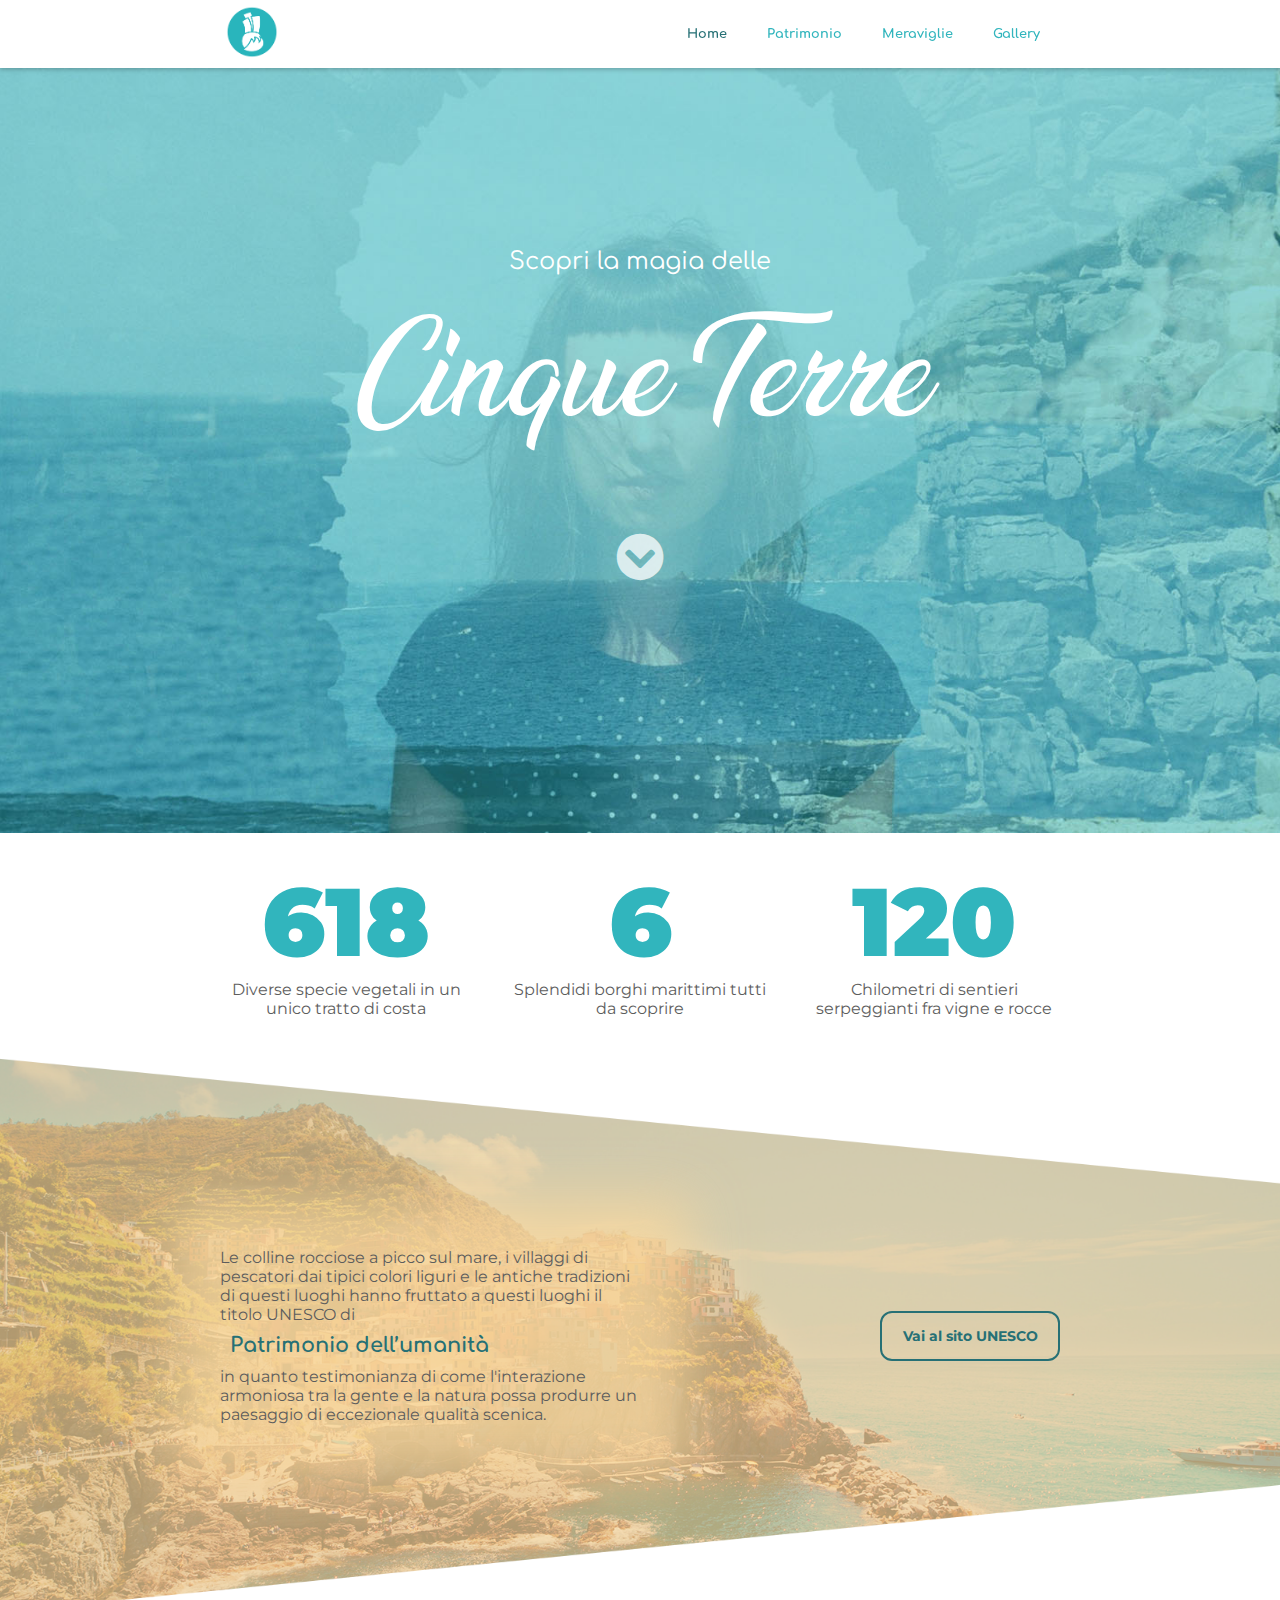
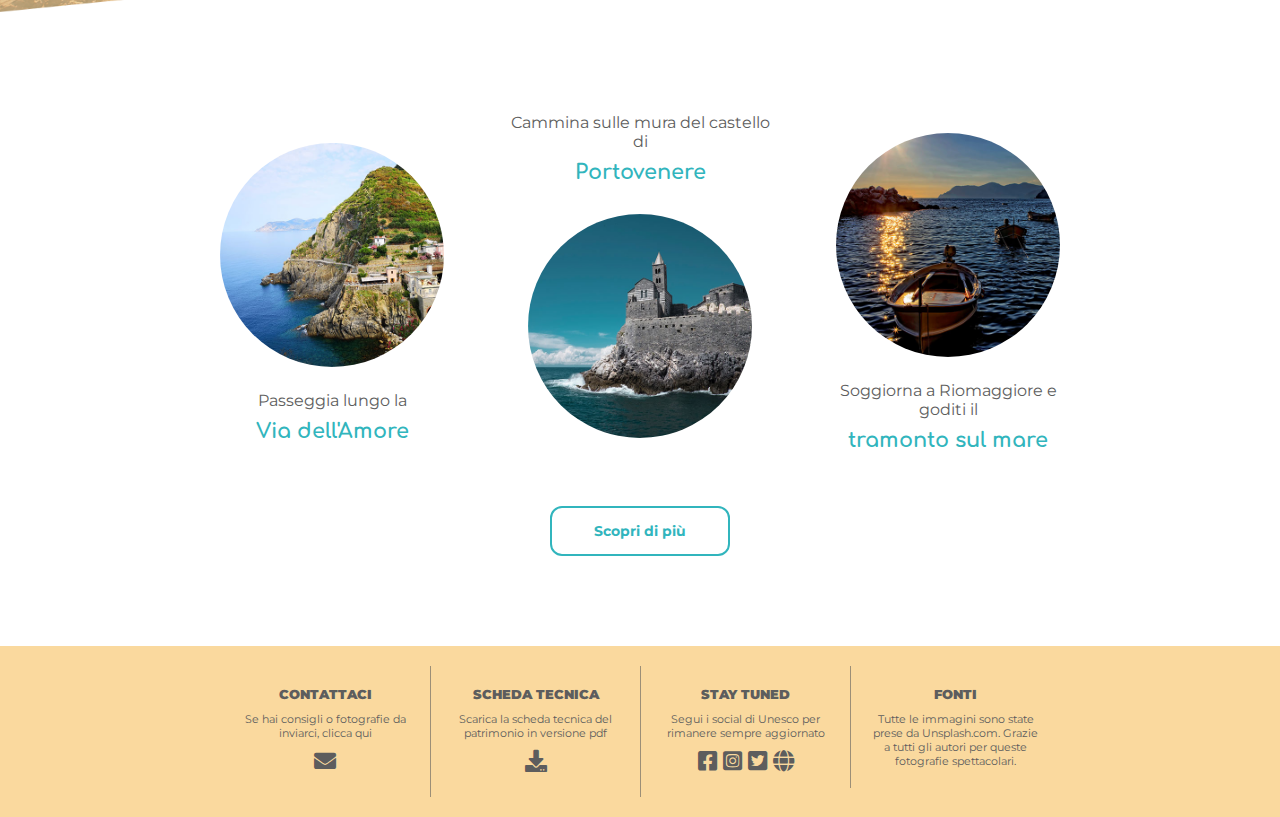
==== index.html @ bc8443ed "Added favicon" ====
<!DOCTYPE html> <!-- DOCTYPE per HTML5 -->
<html lang="it">

<head>
    <meta charset="UTF-8">
    <!-- Titolo -->
    <title>Le Cinque Terre</title>

    <!-- Favicon -->
    <link rel="icon" href="immagini/favicon.png" type="image/png" />

    <!-- Meta tags -->
    <meta content="Scopri la magia delle Cinque Terre" name="description">
    <meta content="cinque terre, unesco, patrimonio, italia, liguria" name="keyword">
    <meta name="viewport" content="width=device-width, initial-scale=1, shrink-to-fit=no">

    <!-- Importo i CSS esterni -->
    <style>
        @import url("stili/style.css");
        @import url("stili/home.css");
    </style>

    <!-- Importo font awesome -->
    <link rel="stylesheet" href="https://cdnjs.cloudflare.com/ajax/libs/font-awesome/5.13.0/css/all.min.css">
</head>

<body>

    <!-- Barra del menù -->
    <header>
        <div class="menu cont contFlex">

            <div class="logoDiv">
                <img src="immagini/Logo.png" />
            </div>

            <nav class="menuElementi">
                <ul>
                    <li class="menuElemento evidenzaChiaro active"> <a href="index.html"> Home </a> </li>
                    <li class="menuElemento evidenzaChiaro"> <a href="pagine/patrimonio.html"> Patrimonio </a>
                        <ul class="tendina">
                            <li class="menuElemento evidenzaChiaro"><a href=""> Descrizione </a></li>
                            <li class="menuElemento evidenzaChiaro"><a href=""> L'Italia </a></li>
                            <li class="menuElemento evidenzaChiaro"><a href=""> Scheda Tecnica </a></li>
                        </ul>
                    </li>
                    <li class="menuElemento evidenzaChiaro"> <a href="pagine/meraviglie.html"> Meraviglie </a> </li>
                    <li class="menuElemento evidenzaChiaro"> <a href="pagine/gallery.html"> Gallery </a> </li>
                </ul>
            </nav>
        </div>
    </header>


    <!-- Immagine e scritta di copertina -->
    <div class="copertina cont">

        <div class="testi">
            <div class="sottotitolo">Scopri la magia delle</div>
            <div class="titolo">Cinque Terre</div>

            <a href="#ancora">
                <i class="fas fa-chevron-circle-down icon"></i>
            </a>

        </div>

    </div>

    <a id="ancora"></a>

    <!-- Numeri con didascalia -->
    <div class="cont">

        <div class="contFlex schedeNumeri">
            <div class="schedaNumero">
                <span class="numero">618</span>
                Diverse specie vegetali in un unico tratto di costa
            </div>

            <div class="schedaNumero">
                <span class="numero">6</span>
                Splendidi borghi marittimi tutti da scoprire
            </div>

            <div class="schedaNumero">
                <span class="numero">120</span>
                Chilometri di sentieri serpeggianti fra vigne e rocce
            </div>

        </div>
    </div>

    <!-- Striscia con call to action sito UNESCO-->
    <div class="sitoUnesco cont">
        <div class="contFlex">
            <div class="shadowText">
                Le colline rocciose a picco sul mare, i villaggi di pescatori dai tipici colori liguri e le antiche
                tradizioni di questi luoghi hanno fruttato a questi luoghi il titolo UNESCO di
                <span class="evidenzaScuro"> Patrimonio dell’umanità </span>
                in quanto testimonianza di come l'interazione armoniosa tra la gente e la natura possa produrre un
                paesaggio di eccezionale qualità scenica.
            </div>

            <div class="bottoneUnesco">
                <a class="bottone bottoneScuro" href="http://www.unesco.it/it/PatrimonioMondiale/Detail/121">
                    Vai al sito UNESCO
                </a>
            </div>

        </div>


        <img src="immagini/sfondi/sfondoHome.png" class="cont" />



    </div>

    <!-- Striscia immagini di riferimento alle meraviglie con call to action-->
    <div class="cont schedeImmagini">
        <div class="contFlex">

            <div class="schedaImmagine">
                <img src="immagini/strisciaImmagini/trekking.jpg">
                Passeggia lungo la <span class="evidenzaChiaro">Via dell'Amore</span>
            </div>

            <div class="schedaImmagine">
                Cammina sulle mura del castello di<span class="evidenzaChiaro">Portovenere</span>
                <img src="immagini/strisciaImmagini/portovenere.jpg">
            </div>

            <div class="schedaImmagine">
                <img src="immagini/strisciaImmagini/tramonto.jpg">
                Soggiorna a Riomaggiore e goditi il <span class="evidenzaChiaro">tramonto sul mare</span>
            </div>

        </div>


        <a class="bottone bottoneChiaro" href="pagine/meraviglie.html">
            Scopri di più
        </a>

    </div>


    <footer>
        <div class="fooSchede cont contFlex">

            <div class="fooScheda prima">
                <div class="fooTitolo">
                    CONTATTACI
                </div>
                <div class="fooDidascalia">
                    Se hai consigli o fotografie da inviarci, clicca qui

                    <a href="mailto:l.nesossi@campus.unimib.it">
                        <div class="fooIcona">
                            <i class="fas fa-envelope"></i>
                        </div>
                    </a>

                </div>
            </div>

            <div class="fooScheda">
                <div class="fooTitolo">
                    SCHEDA TECNICA
                </div>
                <div class="fooDidascalia">
                    Scarica la scheda tecnica del patrimonio in versione pdf
                    <div class="fooIcona">
                        <i class="fas fa-download"></i>
                    </div>

                </div>
            </div>

            <div class="fooScheda">
                <div class="fooTitolo">
                    STAY TUNED
                </div>
                <div class="fooDidascalia">
                    Segui i social di Unesco per rimanere sempre aggiornato

                    <div class="fooIcona">

                        <a href="https://www.facebook.com/ParcoCinqueTerre/">
                            <i class="fab fa-facebook-square"></i></a>

                        <a href="https://www.instagram.com/parcocinqueterre/">
                            <i class="fab fa-instagram-square"></i></a>

                        <a href="https://twitter.com/parco5terre">
                            <i class="fab fa-twitter-square"></i></a>

                        <a href="http://www.parconazionale5terre.it/">
                            <i class="fas fa-globe"></i></a>

                    </div>

                </div>
            </div>

            <div class="fooScheda ultima">
                <div class="fooTitolo">
                    FONTI
                </div>
                <div class="fooDidascalia">
                    Tutte le immagini sono state prese da Unsplash.com. Grazie a tutti gli autori per queste fotografie
                    spettacolari.
                </div>
            </div>

        </div>

    </footer>


</body>

</html>
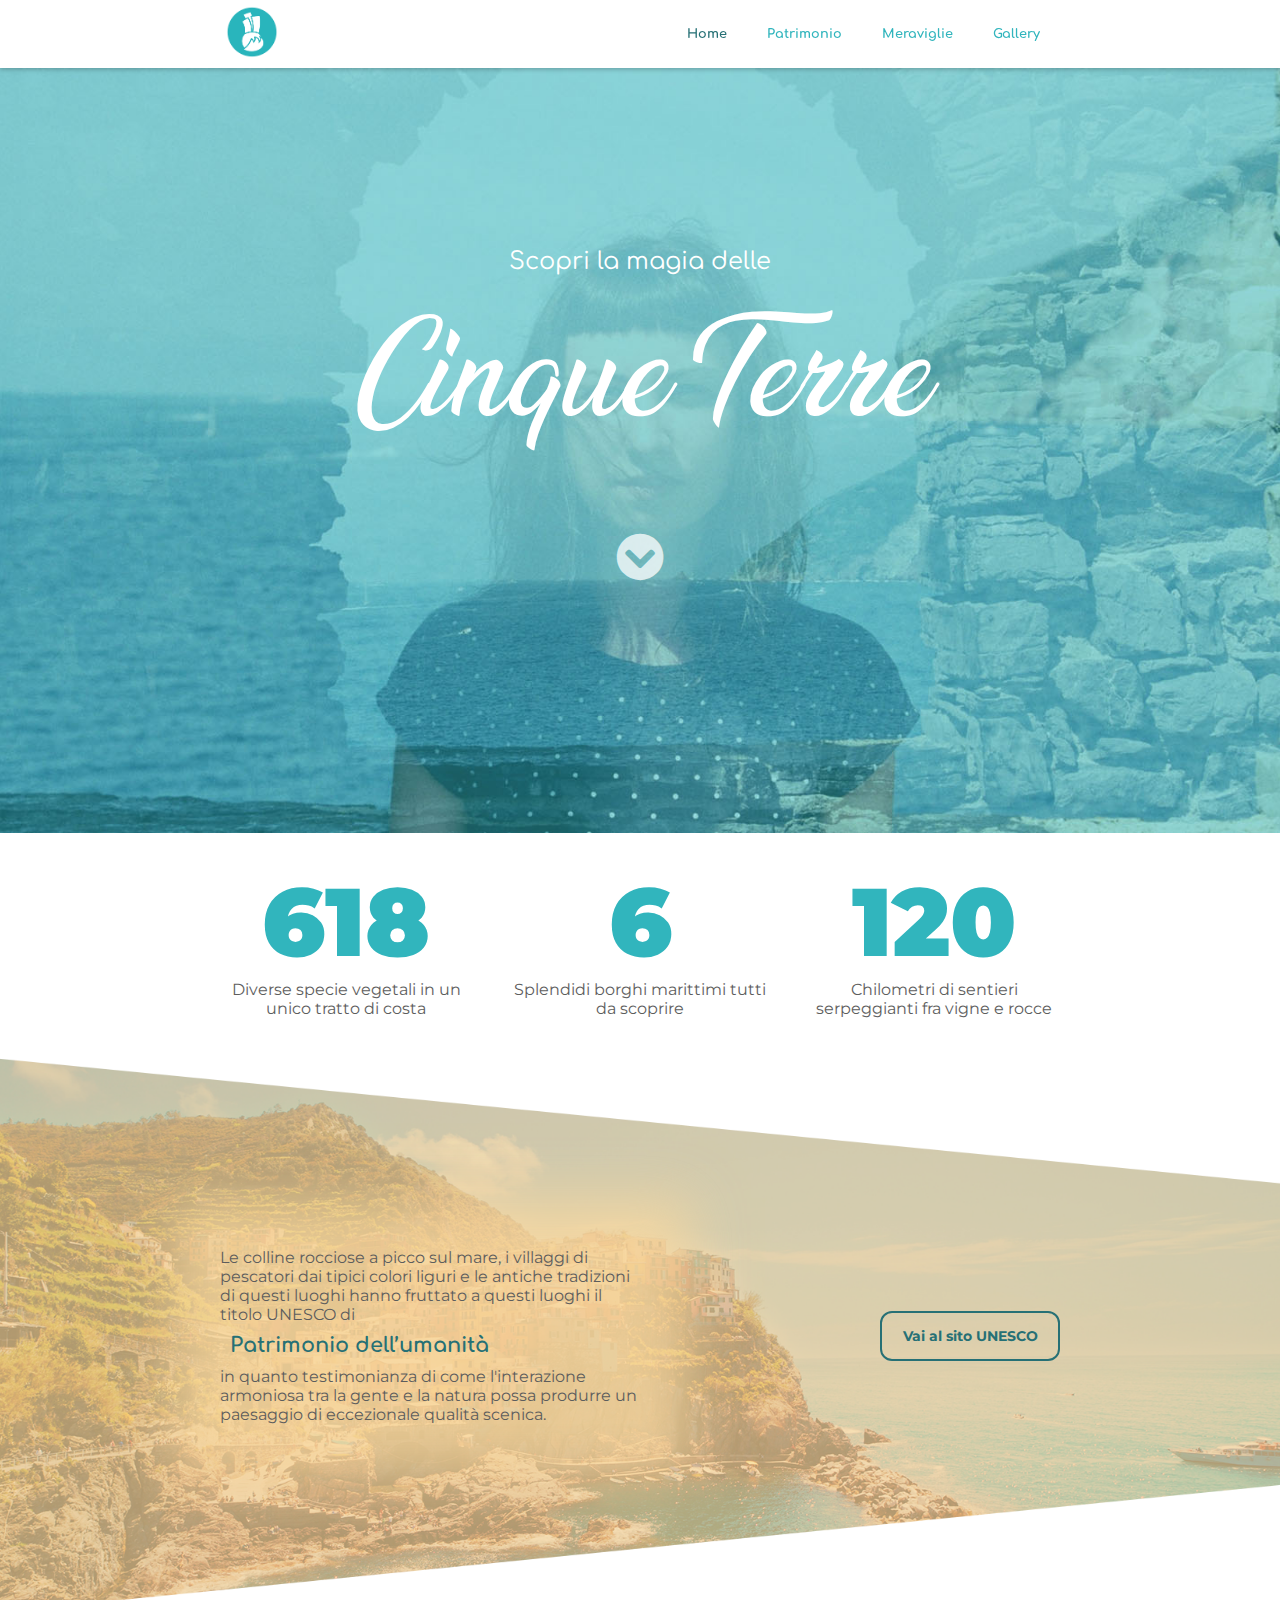
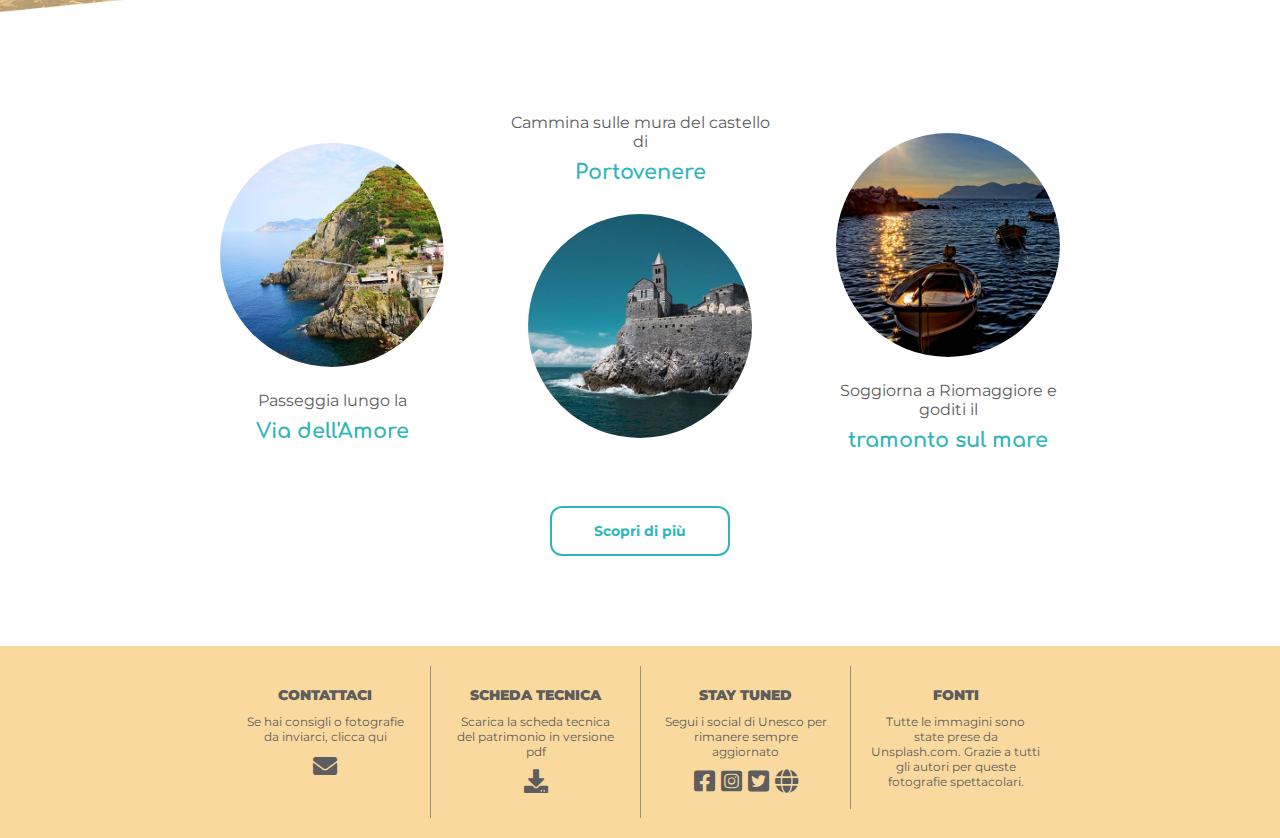
==== commit 36b1dbb9: "Link sistemati e aggiunta scheda tecnica" ====
--- a/index.html
+++ b/index.html
@@ -30,26 +30,32 @@
     <header>
         <div class="menu cont contFlex">
 
-            <div class="logoDiv">
-                <img src="immagini/Logo.png" />
-            </div>
+            <a href="index.html">
+                <div class="logoDiv">
+                    <img src="immagini/Logo.png" />
+                </div>
+            </a>
 
             <nav class="menuElementi">
                 <ul>
                     <li class="menuElemento evidenzaChiaro active"> <a href="index.html"> Home </a> </li>
                     <li class="menuElemento evidenzaChiaro"> <a href="pagine/patrimonio.html"> Patrimonio </a>
                         <ul class="tendina">
-                            <li class="menuElemento evidenzaChiaro"><a href=""> Descrizione </a></li>
-                            <li class="menuElemento evidenzaChiaro"><a href=""> L'Italia </a></li>
-                            <li class="menuElemento evidenzaChiaro"><a href=""> Scheda Tecnica </a></li>
+                            <li class="menuElemento evidenzaChiaro"><a href="pagine/patrimonio.html#descriptionAnchor">
+                                    Descrizione </a></li>
+                            <li class="menuElemento evidenzaChiaro"><a href="pagine/patrimonio.html#italyAnchor">
+                                    L'Italia </a></li>
+                            <li class="menuElemento evidenzaChiaro"><a href="pagine/patrimonio.html#techSheetAnchor">
+                                    Scheda Tecnica </a></li>
                         </ul>
                     </li>
                     <li class="menuElemento evidenzaChiaro"> <a href="pagine/meraviglie.html"> Meraviglie </a> </li>
-                    <li class="menuElemento evidenzaChiaro"> <a href="pagine/gallery.html"> Gallery </a> </li>
+                    <li class="menuElemento evidenzaChiaro "> <a href="pagine/gallery.html"> Gallery </a> </li>
                 </ul>
             </nav>
         </div>
     </header>
+
 
 
     <!-- Immagine e scritta di copertina -->
@@ -110,11 +116,6 @@
 
         </div>
 
-
-        <img src="immagini/sfondi/sfondoHome.png" class="cont" />
-
-
-
     </div>
 
     <!-- Striscia immagini di riferimento alle meraviglie con call to action-->
@@ -172,7 +173,9 @@
                 <div class="fooDidascalia">
                     Scarica la scheda tecnica del patrimonio in versione pdf
                     <div class="fooIcona">
-                        <i class="fas fa-download"></i>
+                        <a href="schedaTecnica.pdf" target="_blank">
+                            <i class="fas fa-download"></i>
+                        </a>
                     </div>
 
                 </div>
@@ -187,16 +190,16 @@
 
                     <div class="fooIcona">
 
-                        <a href="https://www.facebook.com/ParcoCinqueTerre/">
+                        <a href="https://www.facebook.com/ParcoCinqueTerre/" target="_blank">
                             <i class="fab fa-facebook-square"></i></a>
 
-                        <a href="https://www.instagram.com/parcocinqueterre/">
+                        <a href="https://www.instagram.com/parcocinqueterre/" target="_blank">
                             <i class="fab fa-instagram-square"></i></a>
 
-                        <a href="https://twitter.com/parco5terre">
+                        <a href="https://twitter.com/parco5terre" target="_blank">
                             <i class="fab fa-twitter-square"></i></a>
 
-                        <a href="http://www.parconazionale5terre.it/">
+                        <a href="http://www.parconazionale5terre.it/" target="_blank">
                             <i class="fas fa-globe"></i></a>
 
                     </div>
@@ -218,7 +221,6 @@
 
     </footer>
 
-
 </body>
 
 </html>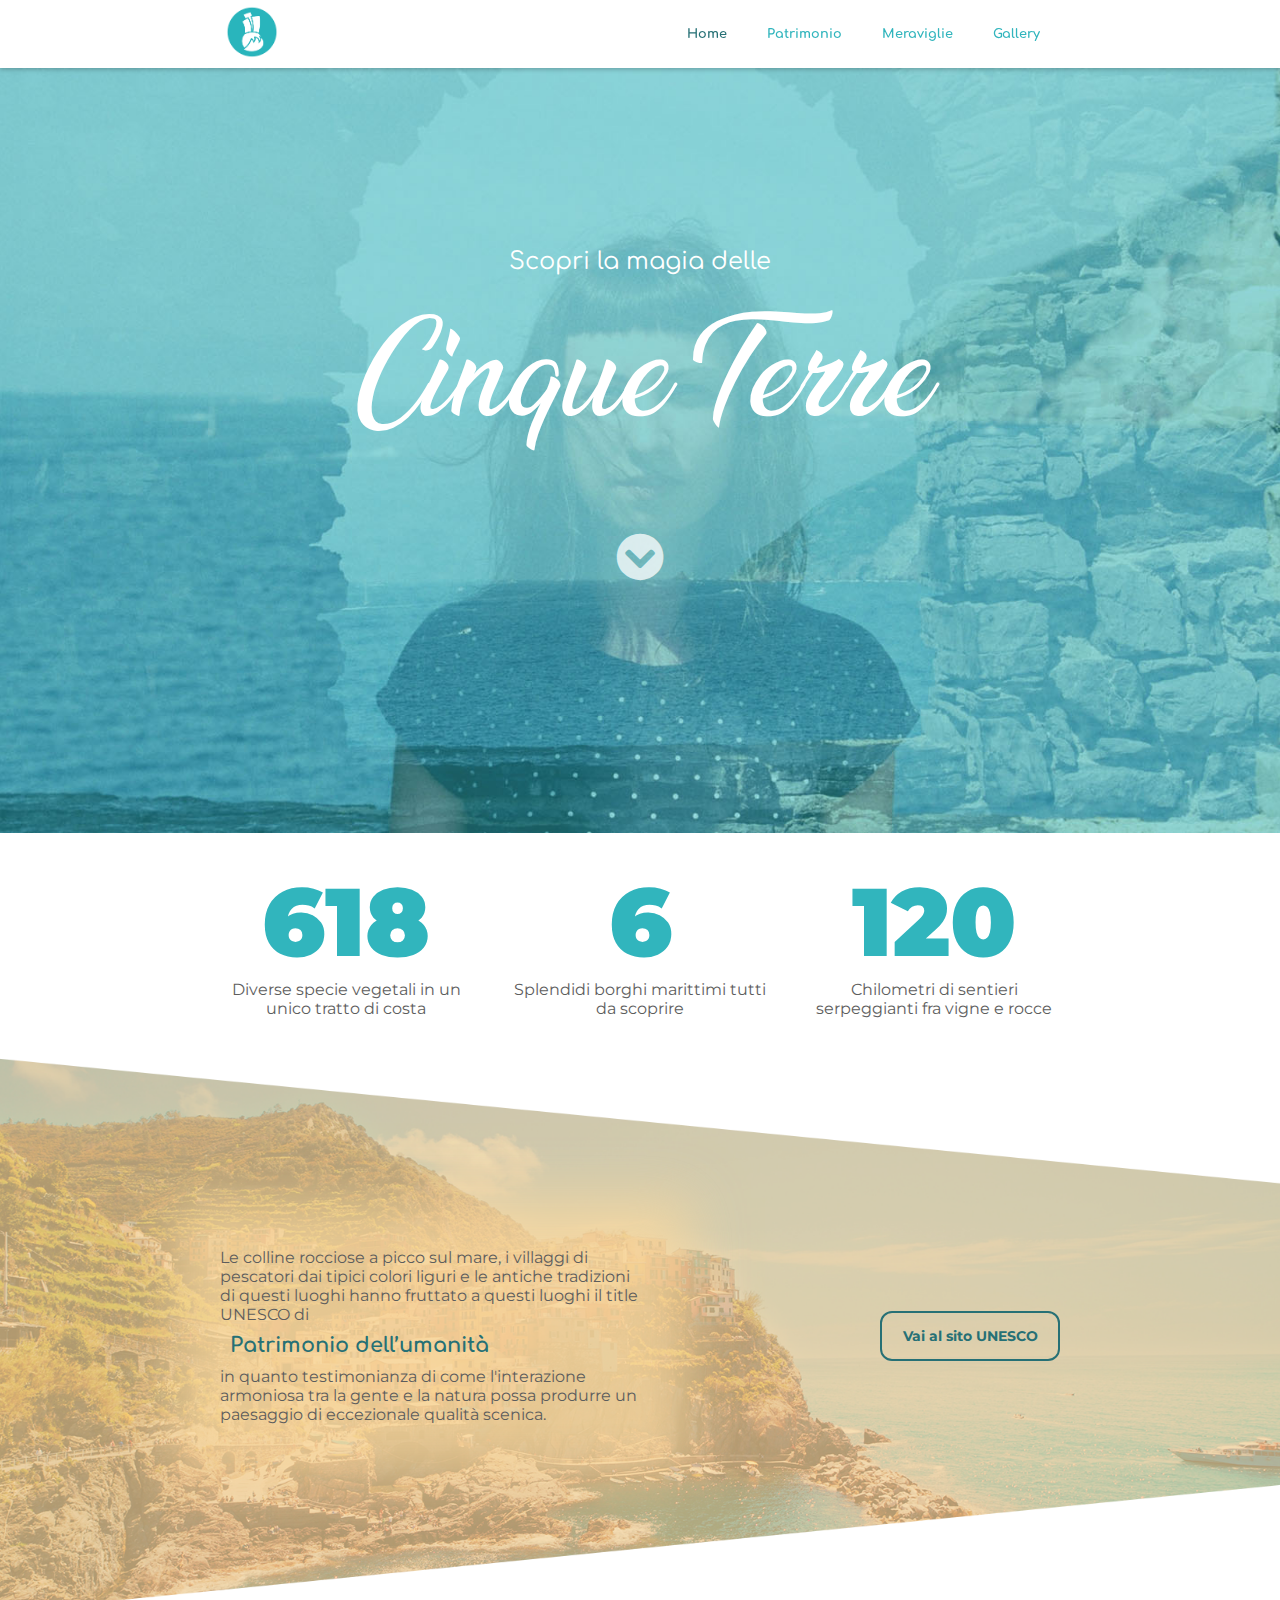
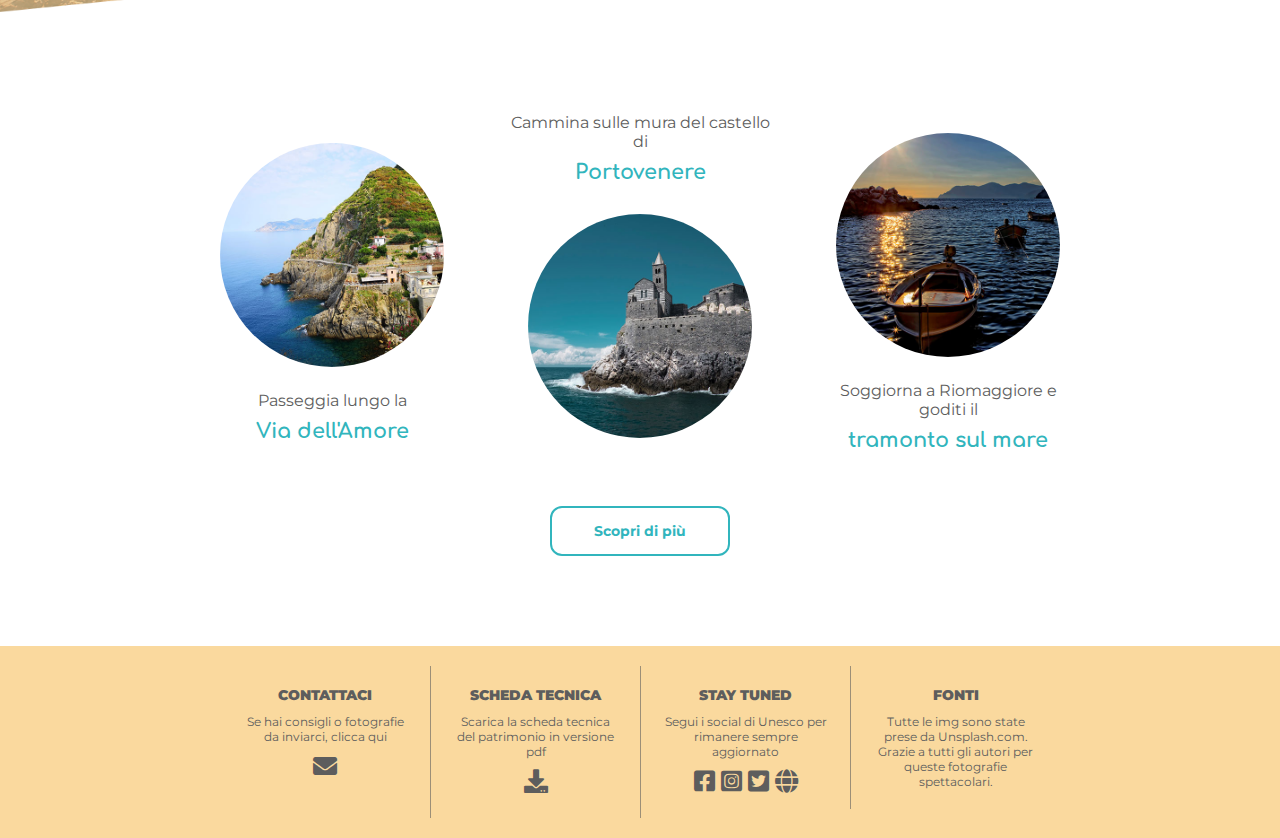
==== commit d85bd371: "Traduzione in inglese" ====
--- a/index.html
+++ b/index.html
@@ -3,11 +3,11 @@
 
 <head>
     <meta charset="UTF-8">
-    <!-- Titolo -->
+    <!-- title -->
     <title>Le Cinque Terre</title>
 
     <!-- Favicon -->
-    <link rel="icon" href="immagini/favicon.png" type="image/png" />
+    <link rel="icon" href="img/favicon.png" type="image/png" />
 
     <!-- Meta tags -->
     <meta content="Scopri la magia delle Cinque Terre" name="description">
@@ -16,8 +16,8 @@
 
     <!-- Importo i CSS esterni -->
     <style>
-        @import url("stili/style.css");
-        @import url("stili/home.css");
+        @import url("css/style.css");
+        @import url("css/home.css");
     </style>
 
     <!-- Importo font awesome -->
@@ -32,25 +32,25 @@
 
             <a href="index.html">
                 <div class="logoDiv">
-                    <img src="immagini/Logo.png" />
+                    <img src="img/Logo.png" alt="Logo stilizzato rappresentante la scogliera di manarola">
                 </div>
             </a>
 
-            <nav class="menuElementi">
+            <nav class="menuElements">
                 <ul>
-                    <li class="menuElemento evidenzaChiaro active"> <a href="index.html"> Home </a> </li>
-                    <li class="menuElemento evidenzaChiaro"> <a href="pagine/patrimonio.html"> Patrimonio </a>
-                        <ul class="tendina">
-                            <li class="menuElemento evidenzaChiaro"><a href="pagine/patrimonio.html#descriptionAnchor">
+                    <li class="menuElement lightEmphasis active"> <a href="index.html"> Home </a> </li>
+                    <li class="menuElement lightEmphasis"> <a href="pages/patrimonio.html"> Patrimonio </a>
+                        <ul class="dropdown">
+                            <li class="menuElement lightEmphasis"><a href="pages/patrimonio.html#descriptionAnchor">
                                     Descrizione </a></li>
-                            <li class="menuElemento evidenzaChiaro"><a href="pagine/patrimonio.html#italyAnchor">
+                            <li class="menuElement lightEmphasis"><a href="pages/patrimonio.html#italyAnchor">
                                     L'Italia </a></li>
-                            <li class="menuElemento evidenzaChiaro"><a href="pagine/patrimonio.html#techSheetAnchor">
+                            <li class="menuElement lightEmphasis"><a href="pages/patrimonio.html#techSheetAnchor">
                                     Scheda Tecnica </a></li>
                         </ul>
                     </li>
-                    <li class="menuElemento evidenzaChiaro"> <a href="pagine/meraviglie.html"> Meraviglie </a> </li>
-                    <li class="menuElemento evidenzaChiaro "> <a href="pagine/gallery.html"> Gallery </a> </li>
+                    <li class="menuElement lightEmphasis"> <a href="pages/meraviglie.html"> Meraviglie </a> </li>
+                    <li class="menuElement lightEmphasis "> <a href="pages/gallery.html"> Gallery </a> </li>
                 </ul>
             </nav>
         </div>
@@ -58,12 +58,12 @@
 
 
 
-    <!-- Immagine e scritta di copertina -->
-    <div class="copertina cont">
-
-        <div class="testi">
-            <div class="sottotitolo">Scopri la magia delle</div>
-            <div class="titolo">Cinque Terre</div>
+    <!-- Immagine e scritta di cover -->
+    <div class="cover cont">
+
+        <div class="text">
+            <div class="subtitle">Scopri la magia delle</div>
+            <div class="title">Cinque Terre</div>
 
             <a href="#ancora">
                 <i class="fas fa-chevron-circle-down icon"></i>
@@ -78,19 +78,19 @@
     <!-- Numeri con didascalia -->
     <div class="cont">
 
-        <div class="contFlex schedeNumeri">
-            <div class="schedaNumero">
-                <span class="numero">618</span>
+        <div class="contFlex numberCards">
+            <div class="numberCard">
+                <span class="number">618</span>
                 Diverse specie vegetali in un unico tratto di costa
             </div>
 
-            <div class="schedaNumero">
-                <span class="numero">6</span>
+            <div class="numberCard">
+                <span class="number">6</span>
                 Splendidi borghi marittimi tutti da scoprire
             </div>
 
-            <div class="schedaNumero">
-                <span class="numero">120</span>
+            <div class="numberCard">
+                <span class="number">120</span>
                 Chilometri di sentieri serpeggianti fra vigne e rocce
             </div>
 
@@ -98,18 +98,18 @@
     </div>
 
     <!-- Striscia con call to action sito UNESCO-->
-    <div class="sitoUnesco cont">
+    <div class="unescoDiv cont">
         <div class="contFlex">
             <div class="shadowText">
                 Le colline rocciose a picco sul mare, i villaggi di pescatori dai tipici colori liguri e le antiche
-                tradizioni di questi luoghi hanno fruttato a questi luoghi il titolo UNESCO di
-                <span class="evidenzaScuro"> Patrimonio dell’umanità </span>
+                tradizioni di questi luoghi hanno fruttato a questi luoghi il title UNESCO di
+                <span class="darkEmphasis"> Patrimonio dell’umanità </span>
                 in quanto testimonianza di come l'interazione armoniosa tra la gente e la natura possa produrre un
                 paesaggio di eccezionale qualità scenica.
             </div>
 
-            <div class="bottoneUnesco">
-                <a class="bottone bottoneScuro" href="http://www.unesco.it/it/PatrimonioMondiale/Detail/121">
+            <div class="buttonUnesco">
+                <a class="button darkButton" href="http://www.unesco.it/it/PatrimonioMondiale/Detail/121">
                     Vai al sito UNESCO
                 </a>
             </div>
@@ -118,29 +118,29 @@
 
     </div>
 
-    <!-- Striscia immagini di riferimento alle meraviglie con call to action-->
-    <div class="cont schedeImmagini">
+    <!-- Striscia img di riferimento alle meraviglie con call to action-->
+    <div class="cont imageCards">
         <div class="contFlex">
 
-            <div class="schedaImmagine">
-                <img src="immagini/strisciaImmagini/trekking.jpg">
-                Passeggia lungo la <span class="evidenzaChiaro">Via dell'Amore</span>
-            </div>
-
-            <div class="schedaImmagine">
-                Cammina sulle mura del castello di<span class="evidenzaChiaro">Portovenere</span>
-                <img src="immagini/strisciaImmagini/portovenere.jpg">
-            </div>
-
-            <div class="schedaImmagine">
-                <img src="immagini/strisciaImmagini/tramonto.jpg">
-                Soggiorna a Riomaggiore e goditi il <span class="evidenzaChiaro">tramonto sul mare</span>
-            </div>
-
-        </div>
-
-
-        <a class="bottone bottoneChiaro" href="pagine/meraviglie.html">
+            <div class="imageCard">
+                <img src="img/strisciaImmagini/trekking.jpg" title="Via dell'Amore" alt="fotografia di una montagna con un sentiero a picco sul mare">
+                Passeggia lungo la <span class="lightEmphasis">Via dell'Amore</span>
+            </div>
+
+            <div class="imageCard">
+                Cammina sulle mura del castello di<span class="lightEmphasis">Portovenere</span>
+                <img src="img/strisciaImmagini/portovenere.jpg" title="Portovenere" alt="fotografia di una chiesa a picco su una scogliera">
+            </div>
+
+            <div class="imageCard">
+                <img src="img/strisciaImmagini/tramonto.jpg" title="Riomaggiore" alt="fotografia del tramonto sul mare di riomaggiore">
+                Soggiorna a Riomaggiore e goditi il <span class="lightEmphasis">tramonto sul mare</span>
+            </div>
+
+        </div>
+
+
+        <a class="button lightButton" href="pages/meraviglie.html">
             Scopri di più
         </a>
 
@@ -148,17 +148,17 @@
 
 
     <footer>
-        <div class="fooSchede cont contFlex">
-
-            <div class="fooScheda prima">
-                <div class="fooTitolo">
+        <div class="fooCards cont contFlex">
+
+            <div class="fooCard first">
+                <div class="fooTitle">
                     CONTATTACI
                 </div>
-                <div class="fooDidascalia">
+                <div class="fooCaption">
                     Se hai consigli o fotografie da inviarci, clicca qui
 
                     <a href="mailto:l.nesossi@campus.unimib.it">
-                        <div class="fooIcona">
+                        <div class="fooIcon">
                             <i class="fas fa-envelope"></i>
                         </div>
                     </a>
@@ -166,13 +166,13 @@
                 </div>
             </div>
 
-            <div class="fooScheda">
-                <div class="fooTitolo">
+            <div class="fooCard">
+                <div class="fooTitle">
                     SCHEDA TECNICA
                 </div>
-                <div class="fooDidascalia">
+                <div class="fooCaption">
                     Scarica la scheda tecnica del patrimonio in versione pdf
-                    <div class="fooIcona">
+                    <div class="fooIcon">
                         <a href="schedaTecnica.pdf" target="_blank">
                             <i class="fas fa-download"></i>
                         </a>
@@ -181,14 +181,14 @@
                 </div>
             </div>
 
-            <div class="fooScheda">
-                <div class="fooTitolo">
+            <div class="fooCard">
+                <div class="fooTitle">
                     STAY TUNED
                 </div>
-                <div class="fooDidascalia">
+                <div class="fooCaption">
                     Segui i social di Unesco per rimanere sempre aggiornato
 
-                    <div class="fooIcona">
+                    <div class="fooIcon">
 
                         <a href="https://www.facebook.com/ParcoCinqueTerre/" target="_blank">
                             <i class="fab fa-facebook-square"></i></a>
@@ -207,12 +207,12 @@
                 </div>
             </div>
 
-            <div class="fooScheda ultima">
-                <div class="fooTitolo">
+            <div class="fooCard">
+                <div class="fooTitle">
                     FONTI
                 </div>
-                <div class="fooDidascalia">
-                    Tutte le immagini sono state prese da Unsplash.com. Grazie a tutti gli autori per queste fotografie
+                <div class="fooCaption">
+                    Tutte le img sono state prese da Unsplash.com. Grazie a tutti gli autori per queste fotografie
                     spettacolari.
                 </div>
             </div>
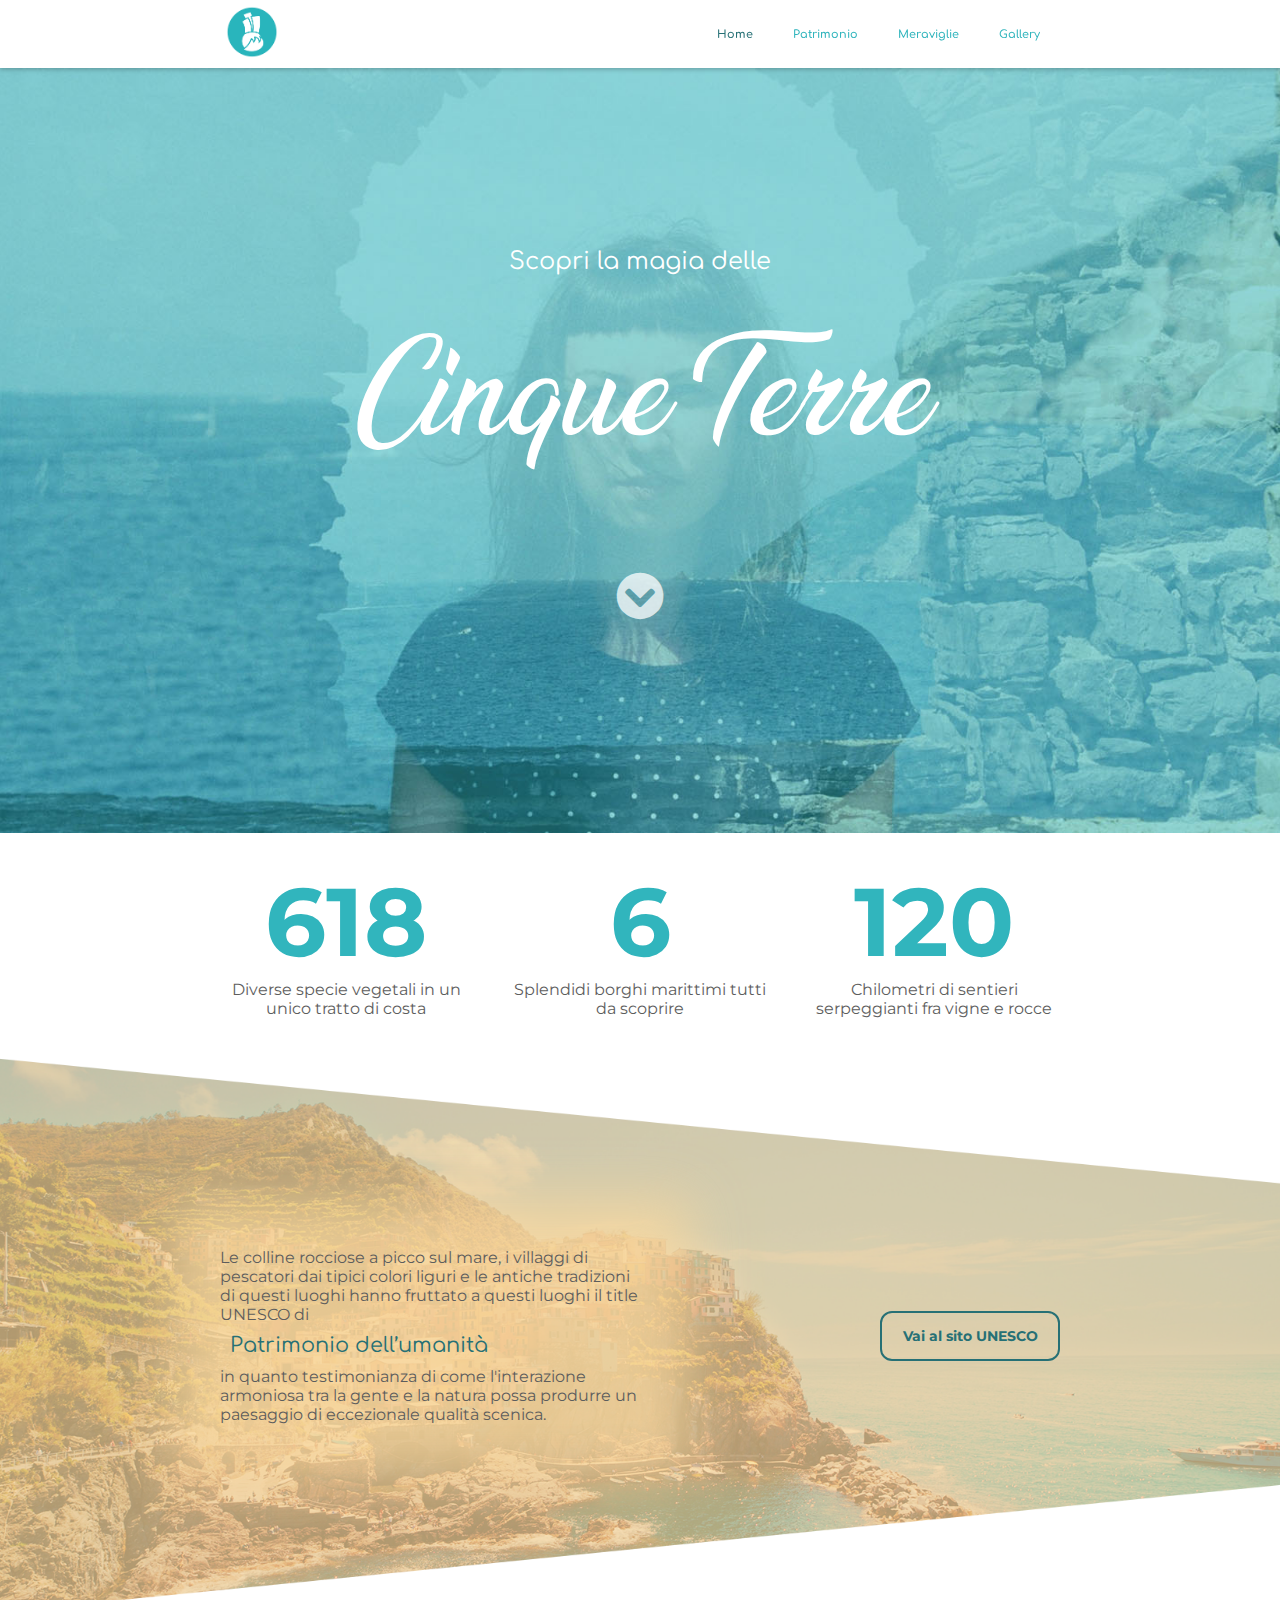
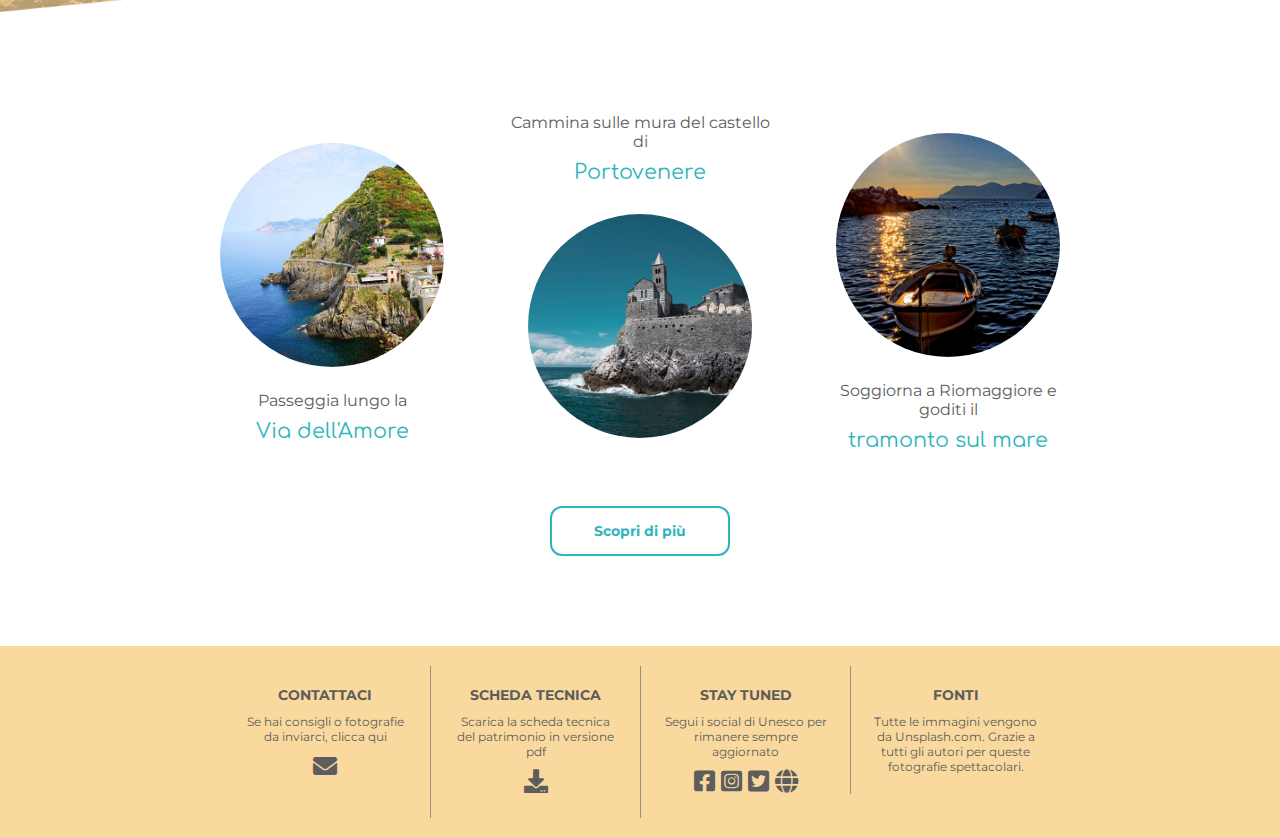
==== commit 39aa416d: "piccoli aggiustamenti" ====
--- a/index.html
+++ b/index.html
@@ -62,8 +62,8 @@
     <div class="cover cont">
 
         <div class="text">
-            <div class="subtitle">Scopri la magia delle</div>
-            <div class="title">Cinque Terre</div>
+            <h2 class="subtitle">Scopri la magia delle</h2>
+            <h1 class="title">Cinque Terre</h1>
 
             <a href="#ancora">
                 <i class="fas fa-chevron-circle-down icon"></i>
@@ -109,7 +109,7 @@
             </div>
 
             <div class="buttonUnesco">
-                <a class="button darkButton" href="http://www.unesco.it/it/PatrimonioMondiale/Detail/121">
+                <a class="button darkButton" href="http://www.unesco.it/it/PatrimonioMondiale/Detail/121" target="_blank">
                     Vai al sito UNESCO
                 </a>
             </div>
@@ -173,7 +173,7 @@
                 <div class="fooCaption">
                     Scarica la scheda tecnica del patrimonio in versione pdf
                     <div class="fooIcon">
-                        <a href="schedaTecnica.pdf" target="_blank">
+                        <a href="pdf/schedaTecnica.pdf" target="_blank">
                             <i class="fas fa-download"></i>
                         </a>
                     </div>
@@ -212,7 +212,7 @@
                     FONTI
                 </div>
                 <div class="fooCaption">
-                    Tutte le img sono state prese da Unsplash.com. Grazie a tutti gli autori per queste fotografie
+                    Tutte le immagini vengono da <a href="https://unsplash.com/">Unsplash.com</a>. Grazie a tutti gli autori per queste fotografie
                     spettacolari.
                 </div>
             </div>
